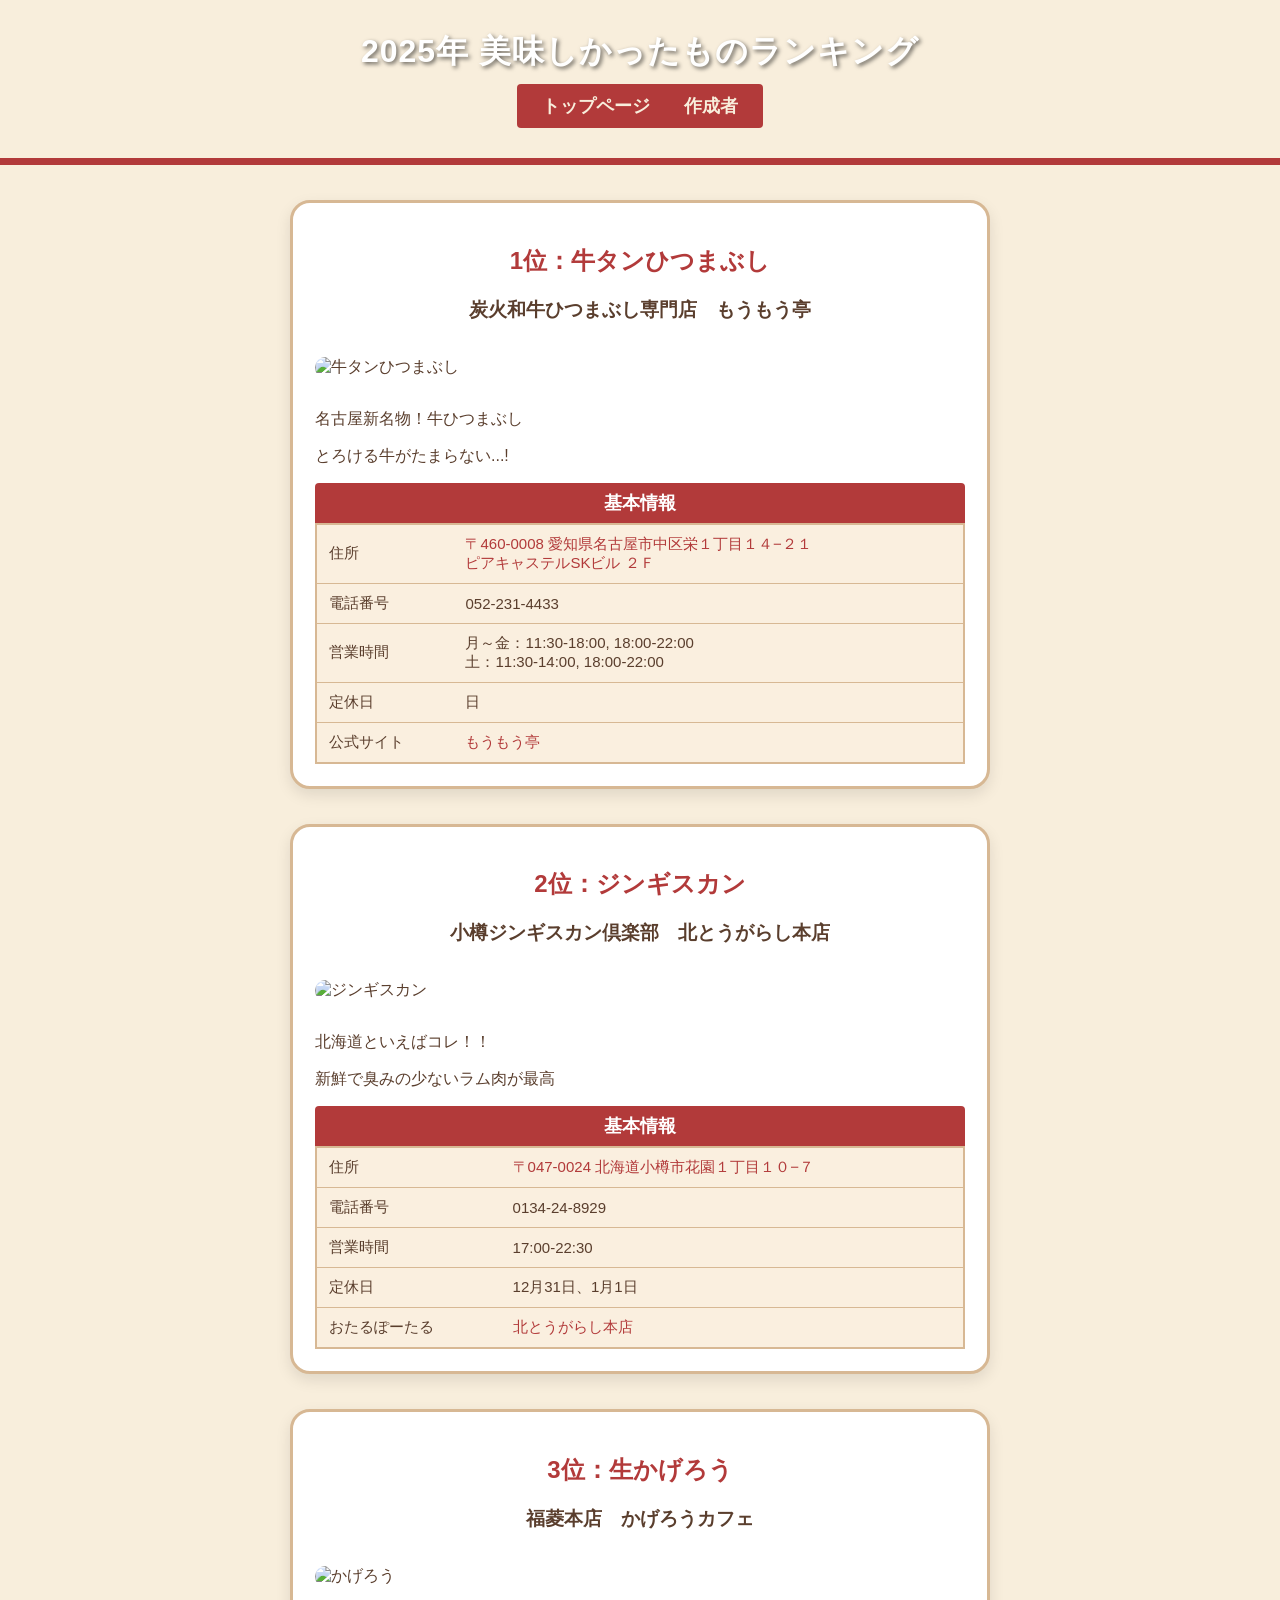
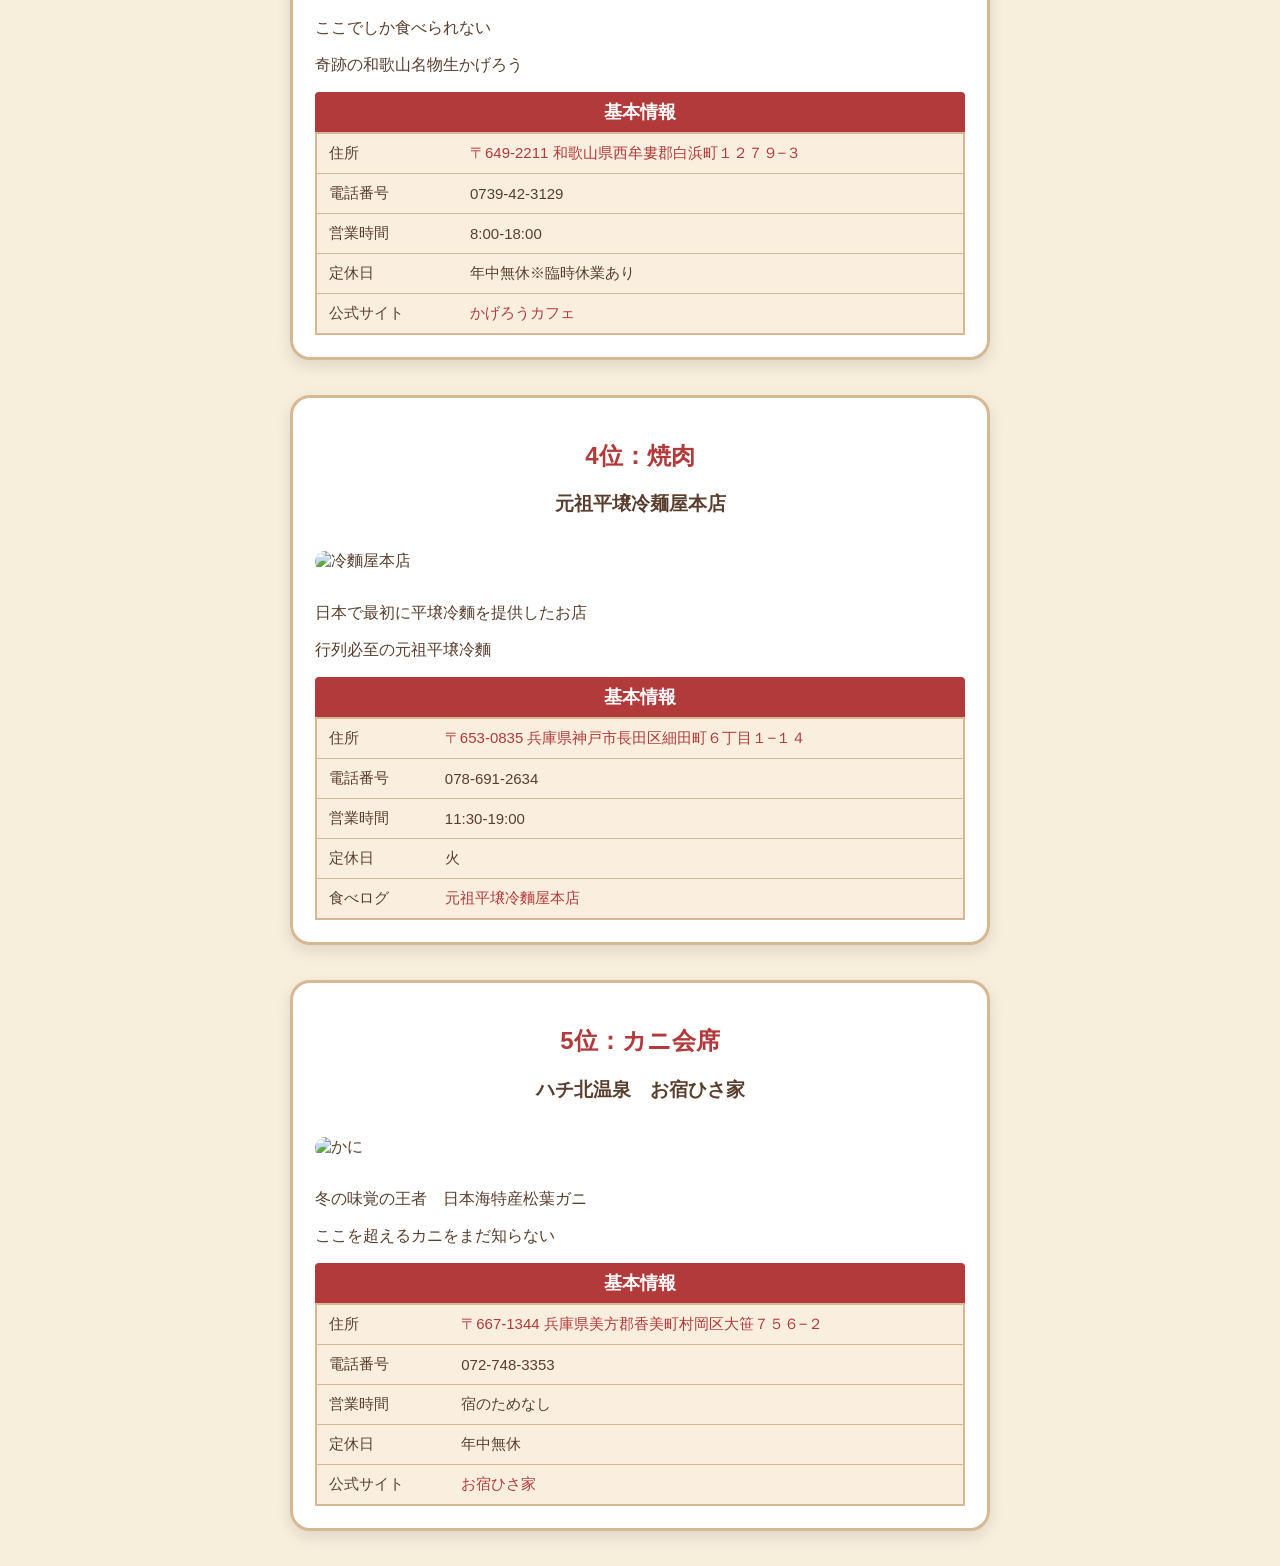
==== 2025food.html @ 34b2a6cb "Add files via upload" ====
<!DOCTYPE html>
<html lang="ja">
<head> 
<meta charset="UTF-8">
<title>2025年美味しかったもの</title>
<link rel="stylesheet" href="style.css">
<link rel="icon" href="favicon.ico" type="image/x-icon">
</head>

<body>
    <header>
        <h1>2025年 美味しかったものランキング</h1>

        <nav>
            <ul>
                <li><a href="index.html">トップページ</a></li>
                <li><a href="aboutme.html">作成者</a></li>
            </ul>
        </nav>
    </header>
    
    <main>
        <section class="rank-card">
            <h2 class="rank-title">1位：牛タンひつまぶし</h2>
            <h3 class="shop-name">炭火和牛ひつまぶし専門店　もうもう亭</h3>
            <p><img src="gyutan.jpg" alt="牛タンひつまぶし" class="food-img"></p>
            <p>名古屋新名物！牛ひつまぶし</p>
            <p>とろける牛がたまらない...!</p>
            <table>
                <caption>基本情報</caption>
                <tr>
                    <th>住所</th><th><a href="https://maps.app.goo.gl/wfAD71gdT45QF7Bg6" target="_blank">〒460-0008 愛知県名古屋市中区栄１丁目１４−２１ <br>ピアキャステルSKビル ２Ｆ</a></th>
                </tr>
                <tr>
                    <th>電話番号</th><th>052-231-4433</th>
                </tr>
                <tr>
                    <th>営業時間</th><th>月～金：11:30-18:00, 18:00-22:00<br>土：11:30-14:00, 18:00-22:00</th>
                </tr>
                <tr>
                    <th>定休日</th><th>日</th>
                </tr>
                <tr>
                    <th>公式サイト</th><th><a href="https://moumoutei.owst.jp/" target="_blank">もうもう亭</a></th>
                </tr>
            </table>
        </section>
        
        <section class="rank-card">
            <h2 class="rank-title">2位：ジンギスカン</h2>
            <h3 class="shop-name">小樽ジンギスカン倶楽部　北とうがらし本店</h3>
            <p><img src="jingisu.jpg" alt="ジンギスカン" class="food-img"></p>
            <p>北海道といえばコレ！！</p>
            <p>新鮮で臭みの少ないラム肉が最高</p>
            <table>
                <caption>基本情報</caption>
                <tr>
                    <th>住所</th><th><a href="https://maps.app.goo.gl/pdvC8dBUFkoucFt28" target="_blank">〒047-0024 北海道小樽市花園１丁目１０−７</a></th>
                </tr>
                <tr>
                    <th>電話番号</th><th>0134-24-8929</th>
                </tr>
                <tr>
                    <th>営業時間</th><th>17:00-22:30</th>
                </tr>
                <tr>
                    <th>定休日</th><th>12月31日、1月1日</th>
                </tr>
                <tr>
                    <th>おたるぽーたる</th><th><a href="https://otaru.gr.jp/shop/kita-tougarashi" target="_blank">北とうがらし本店</a></th>
                </tr>
            </table>
        </section>
        
        <section class="rank-card">
            <h2 class="rank-title">3位：生かげろう</h2>
            <h3 class="shop-name">福菱本店　かげろうカフェ</h3>
            <p><img src="kage.jpg" alt="かげろう" class="food-img"></p>
            <p>ここでしか食べられない</p>
            <p>奇跡の和歌山名物生かげろう</p>
            <table>
                <caption>基本情報</caption>
                <tr>
                    <th>住所</th><th><a href="https://goo.gl/maps/FvgFcinjDbK2" target="_blank">〒649-2211 和歌山県西牟婁郡白浜町１２７９−３</a></th>
                </tr>
                <tr>
                    <th>電話番号</th><th>0739-42-3129</th>
                </tr>
                <tr>
                    <th>営業時間</th><th>8:00-18:00</th>
                </tr>
                <tr>
                    <th>定休日</th><th>年中無休※臨時休業あり</th>
                </tr>
                <tr>
                    <th>公式サイト</th><th><a href="https://fukubishi.co.jp/kagerou_cafe/" target="_blank">かげろうカフェ</a></th>
                </tr>
            </table>
        </section>
        
        <section class="rank-card">
            <h2 class="rank-title">4位：焼肉</h2>
            <h3 class="shop-name">元祖平壌冷麺屋本店</h3>
            <p><img src="reimen.jpg" alt="冷麵屋本店" class="food-img"></p>
            <p>日本で最初に平壌冷麵を提供したお店</p>
            <p>行列必至の元祖平壌冷麵</p>
            <table>
                <caption>基本情報</caption>
                <tr>
                    <th>住所</th><th><a href="https://maps.app.goo.gl/cUsvNDQYovPFbWcH6" target="_blank">〒653-0835 兵庫県神戸市長田区細田町６丁目１−１４</a></th>
                </tr>
                <tr>
                    <th>電話番号</th><th>078-691-2634</th>
                </tr>
                <tr>
                    <th>営業時間</th><th>11:30-19:00</th>
                </tr>
                <tr>
                    <th>定休日</th><th>火</th>
                </tr>
                <tr>
                    <th>食べログ</th><th><a href="https://tabelog.com/hyogo/A2801/A280110/28001098/?msockid=399fd3241fab610f07e6c5861e3b6005" target="_blank">元祖平壌冷麵屋本店</a></th>
                </tr>
            </table>
        </section>
        
        <section class="rank-card">
            <h2 class="rank-title">5位：カニ会席</h2>
            <h3 class="shop-name">ハチ北温泉　お宿ひさ家</h3>
            <p><img src="kani.jpg" alt="かに" class="food-img"></p>
            <p>冬の味覚の王者　日本海特産松葉ガニ</p>
            <p>ここを超えるカニをまだ知らない</p>
            <table>
                <caption>基本情報</caption>
                <tr>
                    <th>住所</th><th><a href="https://maps.app.goo.gl/EcvtLdkXPYWg6z6P6" target="_blank">〒667-1344 兵庫県美方郡香美町村岡区大笹７５６−２</a></th>
                </tr>
                <tr>
                    <th>電話番号</th><th>072-748-3353</th>
                </tr>
                <tr>
                    <th>営業時間</th><th>宿のためなし</th>
                </tr>
                <tr>
                    <th>定休日</th><th>年中無休</th>
                </tr>
                <tr>
                    <th>公式サイト</th><th><a href="https://www.oyado-hisaya.jp/" target="_blank">お宿ひさ家</a></th>
                </tr>
            </table>
        </section>
        
        
    </main>
    <script>
        document.addEventListener("DOMContentLoaded", () => {

        const cards = document.querySelectorAll(".rank-card");

        const observer = new IntersectionObserver((entries) => {
            entries.forEach(entry => {
                if (entry.isIntersecting) {
                    entry.target.classList.add("show");
                    observer.unobserve(entry.target); 
                }
            });
        }, {
            threshold: 0.2  // 20%見えたら
        });

        cards.forEach(card => observer.observe(card));
});
    </script>
</body>
</html>
---- style.css ----
body {
  font-family: "Hiragino Maru Gothic ProN", "Yu Gothic", sans-serif;
  background: #f8eedc;
  margin: 0;
  padding: 0;
  color: #5a3e2d;
}

header {
  text-align: center;
  background-image: url(wood.jpg);
  background-size:cover;
  background-position: center;
  padding: 30px 10px;
  border-bottom: 7px solid #b23a3a;
  color: #fff;
}

header h1 {
  color:#fff;
  font-size: 2em;
  margin: 0;
  font-weight: 800;
  letter-spacing: 1px;
  text-shadow:2px 2px 4px rgba(0,0,0,0.6);
}
.title-anim {
    animation: popTitle 1.2s ease-out forwards;
}
@keyframes popTitle {
    0% { transform: scale(0.5); opacity: 0; }
    70% { transform: scale(1.1); opacity: 1; }
    100% { transform: scale(1); }
}
nav ul {
  list-style: none;
  padding: 0;
  margin: 0;
}
nav ul li {
  display: inline-block;
  margin: 0 15px;
}
nav{
  background: #b23a3a;
  padding: 10px;
  display: inline-block;
  margin: 10px auto 0;
  border-radius:4px;
}
nav a {
  text-decoration: none;
  color: #f8eedc;
  font-weight: bold;
  font-size:1.1rem;
}

nav a:hover {
  color: #d7b894;
}
.rank-card {
    background: #ffffff;
    border:3px solid #d7b894;
    border-radius: 18px;
    box-shadow:0 6px 15px rgba(90,62,43,0.15);
    width: 90%;
    max-width: 650px;
    margin: 35px auto;
    padding: 22px;
    border-radius: 20px;
    box-shadow: 0 6px 15px rgba(0,0,0,0.1);
    transform: translateY(40px);
    opacity: 0;
}
.rank-card.show{
  animation:showRank 0.8s ease-out forwards;
}
@keyframes showRank {
  0% { transform: translateY(40px); opacity: 0; }
  100% { transform: translateY(0); opacity: 1; }
}
.rank-title {
    text-align: center;
    color: #b23a3a;
}

/* 画像 */
.food-img {
    width: 100%;
    border-radius: 12px;
    margin: 15px 0;
}

/* 店名 */
.shop-name {
    text-align: center;
    font-weight: bold;
    color: #5a3e2d;
}

/* 情報ボックス */
.info-box {
    background: #faefdf;
    padding: 12px;
    border-radius: 12px;
    margin-top: 12px;
    border: 1px solid #d7b894;
    color: #5a3e2d;
}
.info-box a {
    color: #b23a3a;
}

.info-box a:hover {
    text-decoration: underline;
    font-size:larger;
}
table{
  width:100%;
  border-collapse: collapse;
  background-color:#faefdf ;
  color: #5a3e2d;
  font-size: 15px;
  border: 2px solid #d7b894;
}
table th{
  padding: 10px 12px;
  text-align: left;
  border-bottom: 1px solid #d7b894;
}
table tr th{
  font-weight: normal;
}
table caption {
    caption-side: top;
    font-size: 18px;
    font-weight: bold;
    padding: 8px;
    background-color: #b23a3a;
    color: #fff;
    border-radius: 4px 4px 0 0;
}
table a {
    color: #b23a3a;
    text-decoration: none;
}
table a:hover {
    text-decoration: underline;
    font-size: larger;
}
.slider {
    width: 100%;
    overflow: hidden;
    margin: 30px auto;
    padding: 10px 0;
}

.slide-track {
    display: flex;
    width: calc(250px * 16); /* 画像8枚 × ループ用8枚 */
    animation: scroll 40s linear infinite;
}

.slider img {
    width: 250px;
    height: 160px;
    object-fit: cover;
    margin: 0 10px;
    border-radius: 12px;
    border: 2px solid #d7b894;
}

/* スライドが流れるアニメーション */
@keyframes scroll {
    0% {
        transform: translateX(0);
    }
    100% {
        transform: translateX(calc(-250px * 8)); 
    }
}
.contents-box {
    display: flex;
    justify-content: center;
    gap: 25px;
    margin-top: 30px;
    flex-wrap: wrap;
}

.content-card {
    background: #fff;
    border: 3px solid #d7b894;
    width: 260px;
    text-align: center;
    padding: 15px;
    border-radius: 16px;
    box-shadow: 0 6px 12px rgba(0,0,0,0.1);
}

.content-card img {
    width: 100%;
    border-radius: 12px;
}

.content-card .title {
    margin-top: 10px;
    font-weight: bold;
    color: #5a3e2d;
}

.content-card a {
    display: inline-block;
    margin-top: 8px;
    text-decoration: none;
    color: #b23a3a;
    font-weight: bold;
}

.content-card a:hover {
    text-decoration: underline;
    font-size: 1.1rem;
}
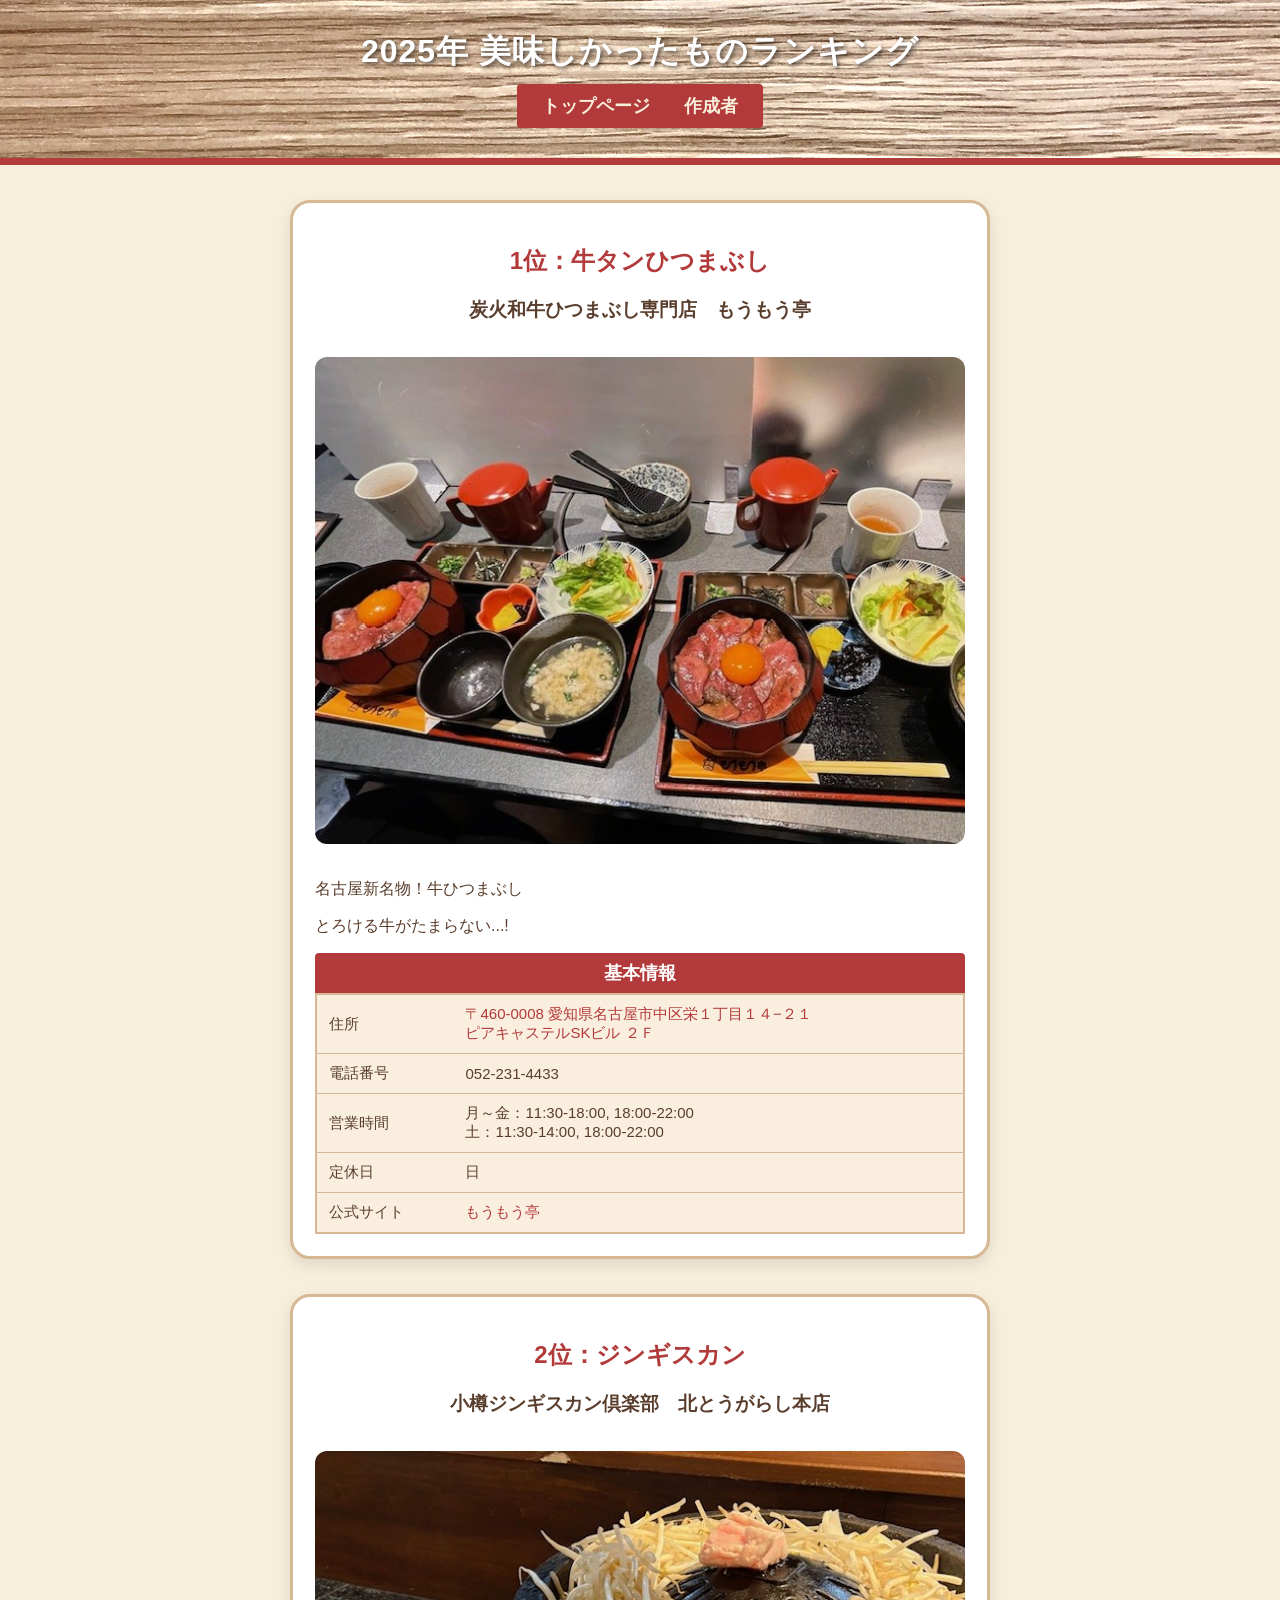
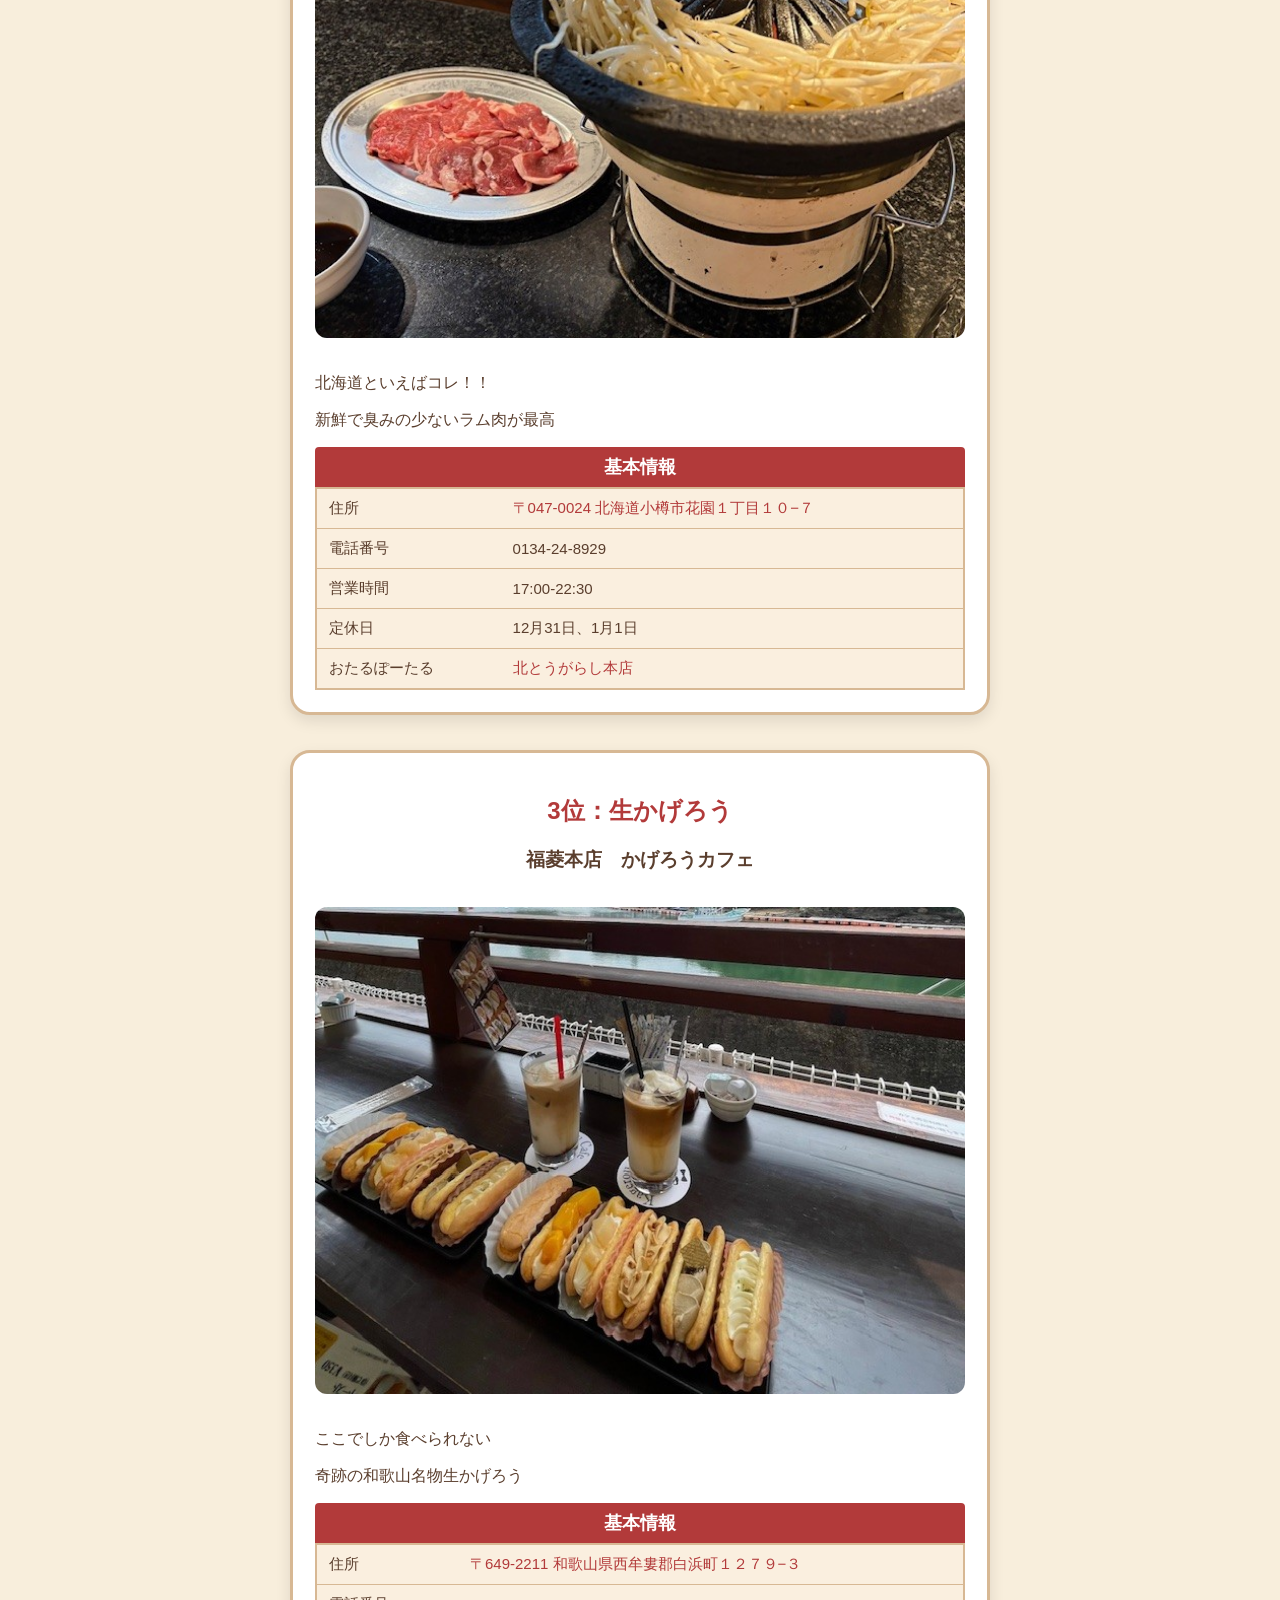
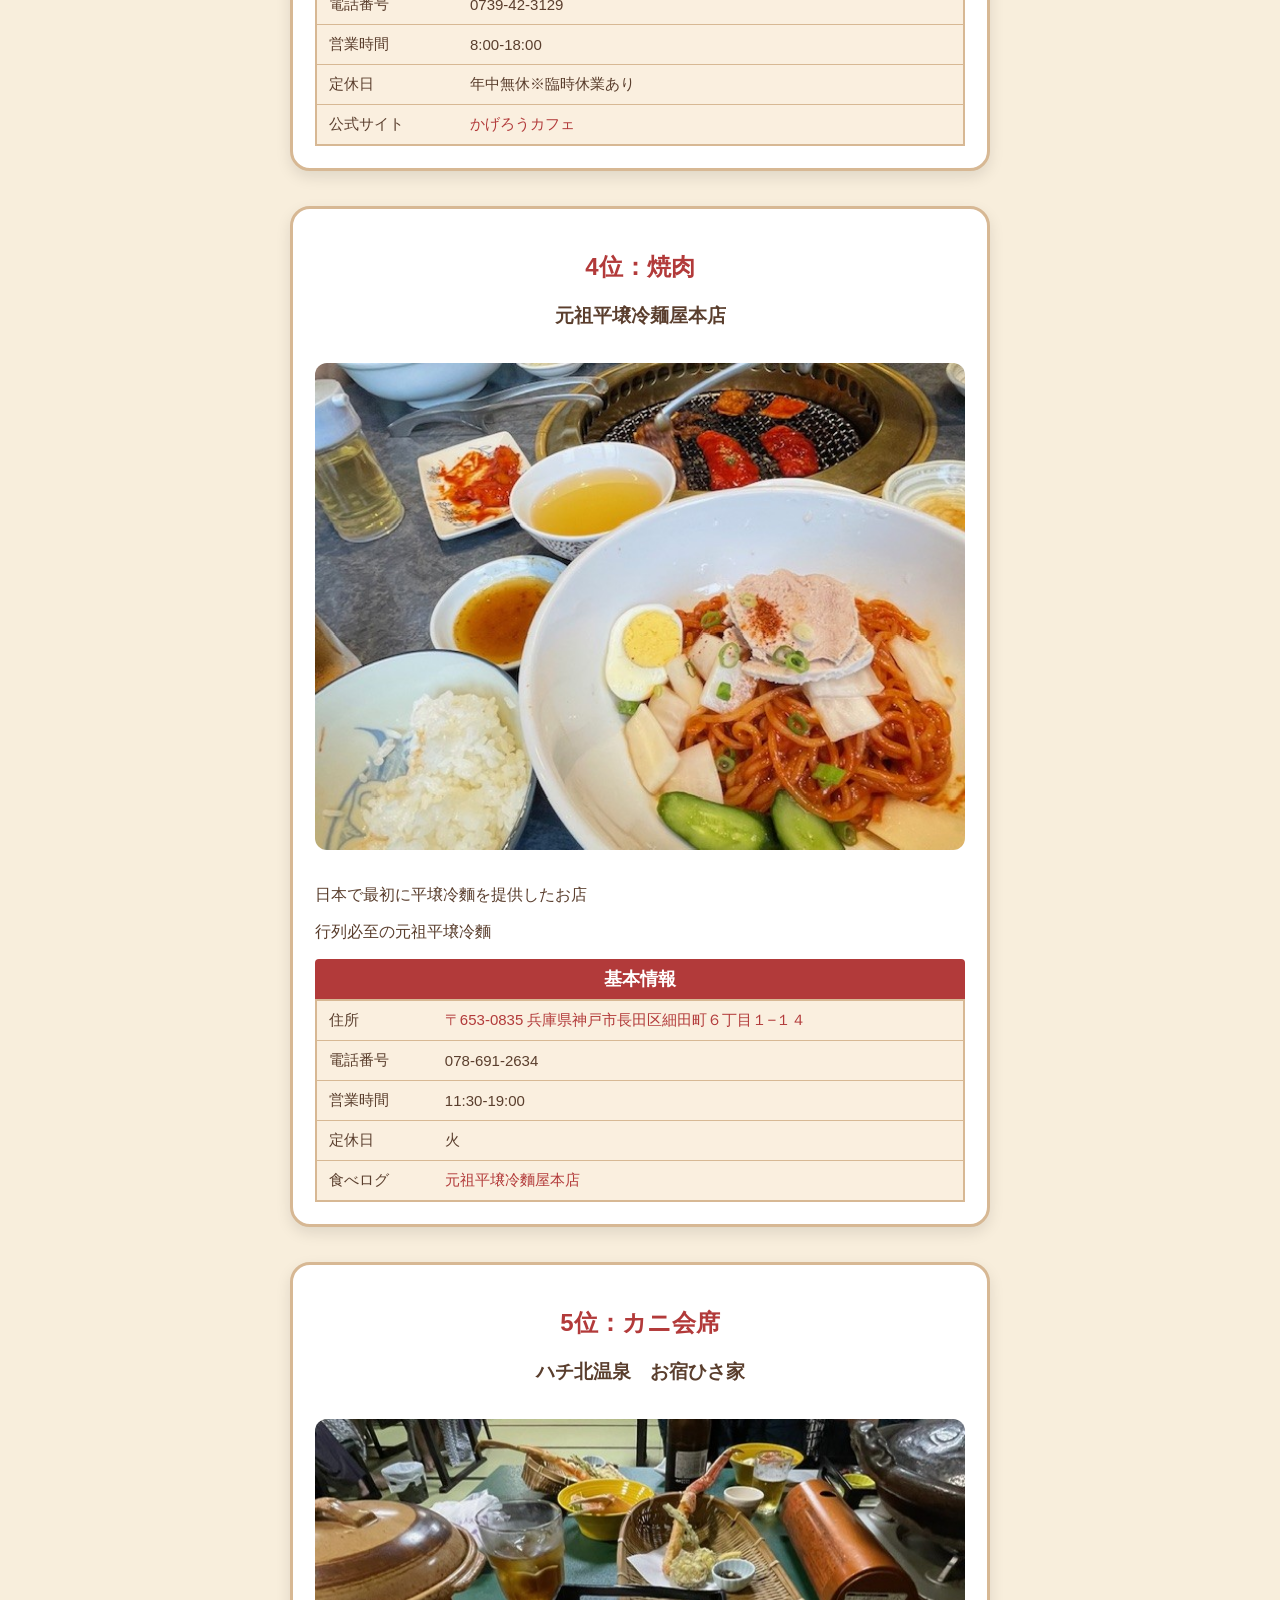
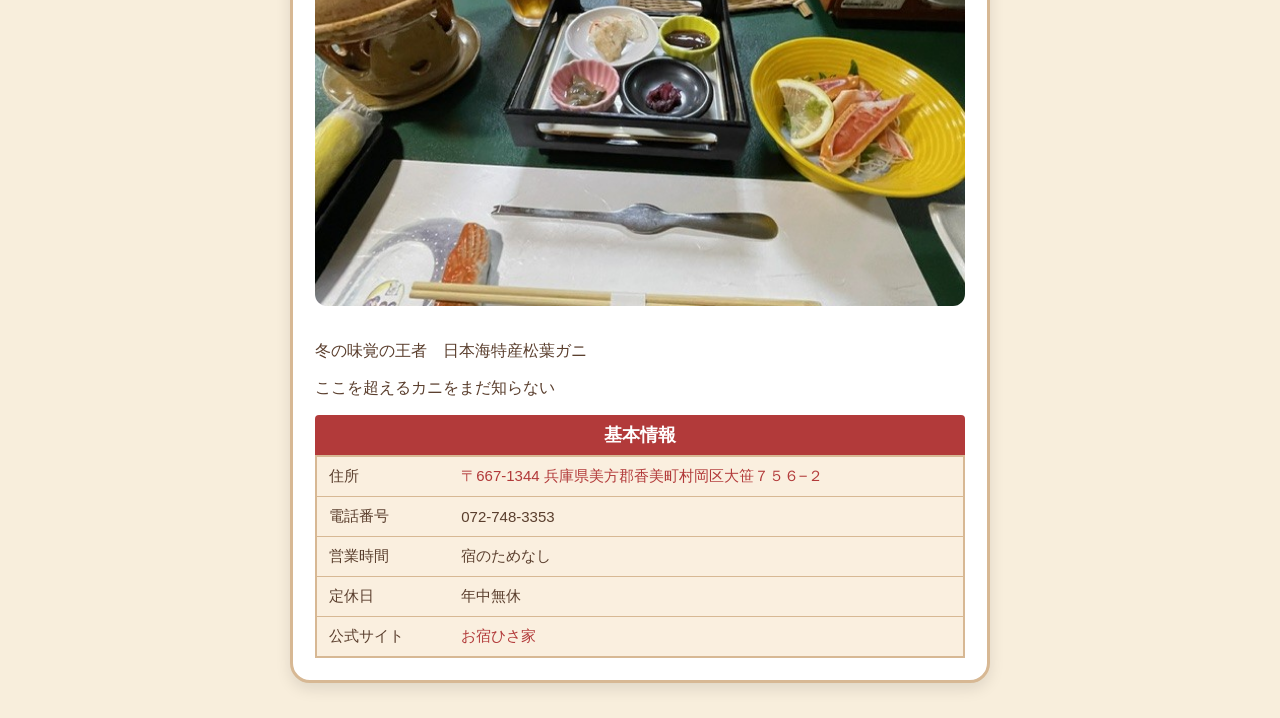
==== commit 6cde6b9b: "Update 2025food.html" ====
--- a/2025food.html
+++ b/2025food.html
@@ -13,7 +13,7 @@
 
         <nav>
             <ul>
-                <li><a href="index.html">トップページ</a></li>
+                <li><a href="food.html">トップページ</a></li>
                 <li><a href="aboutme.html">作成者</a></li>
             </ul>
         </nav>
